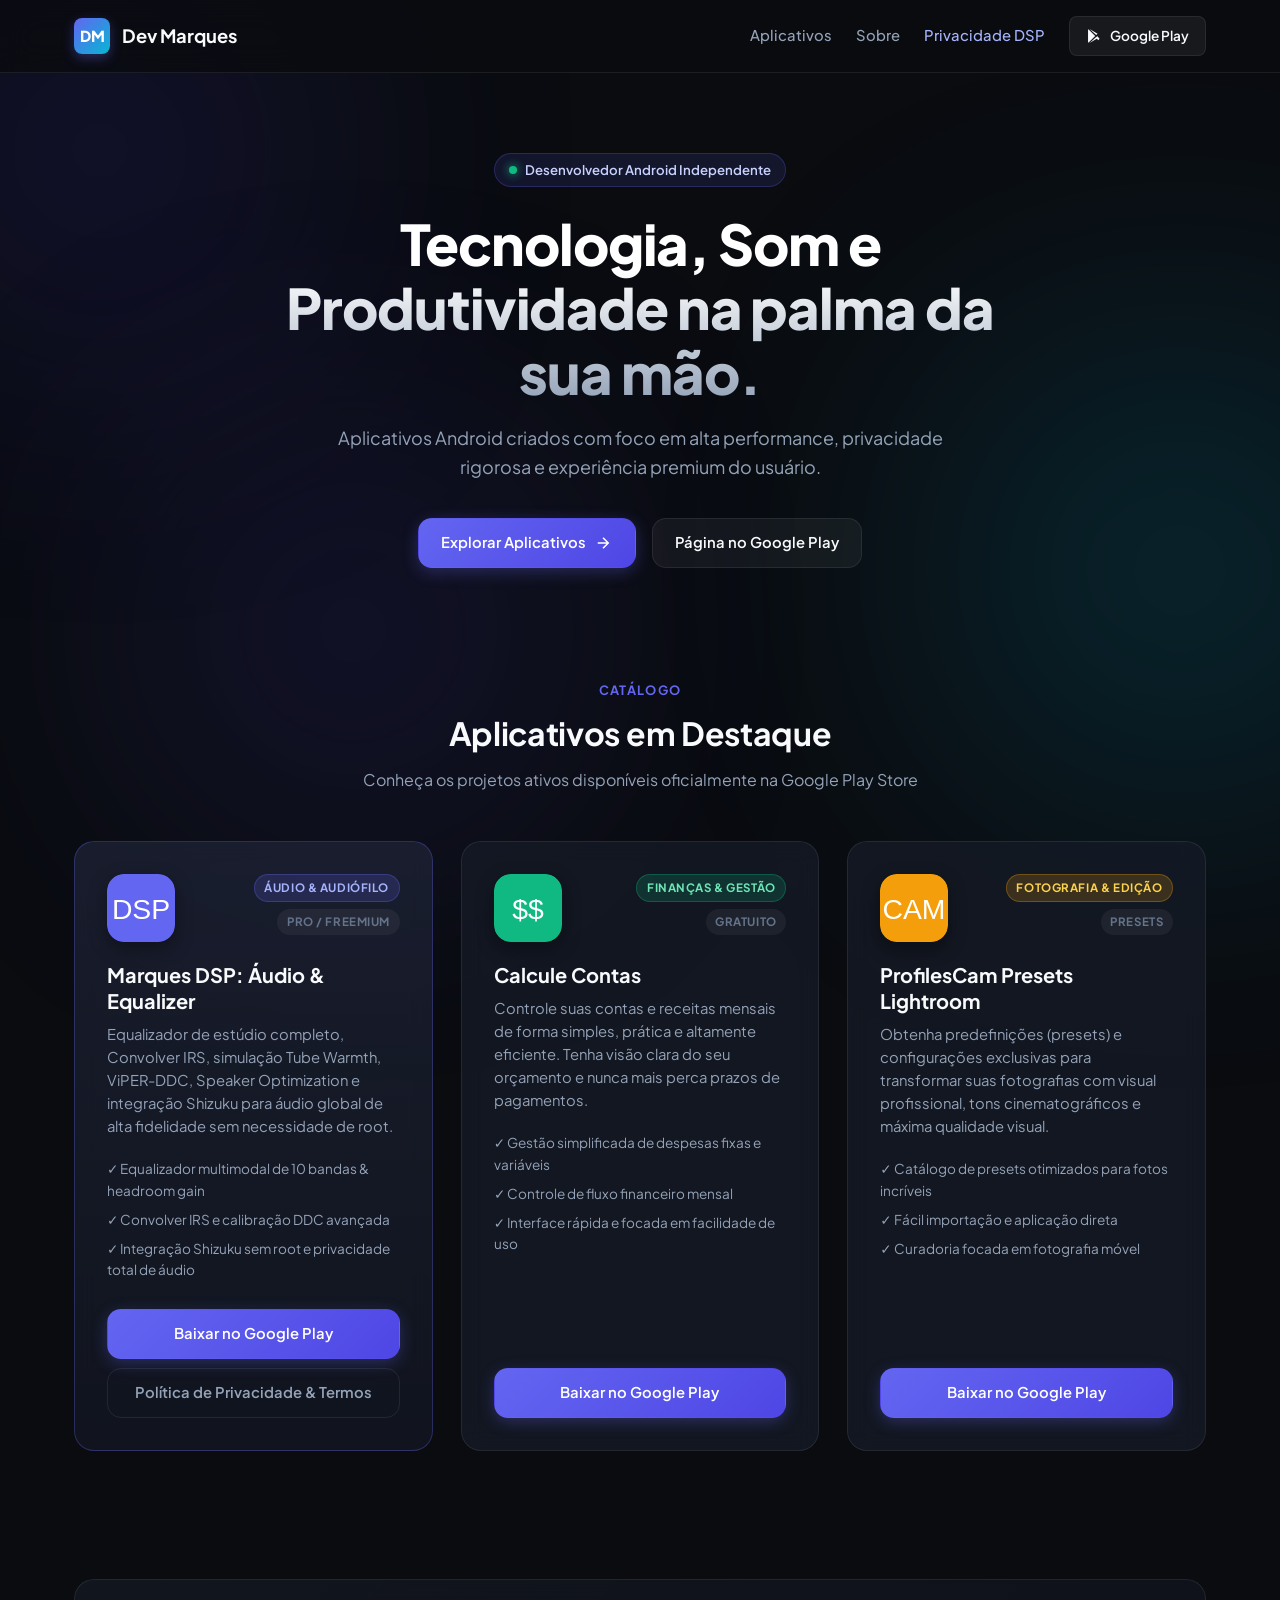
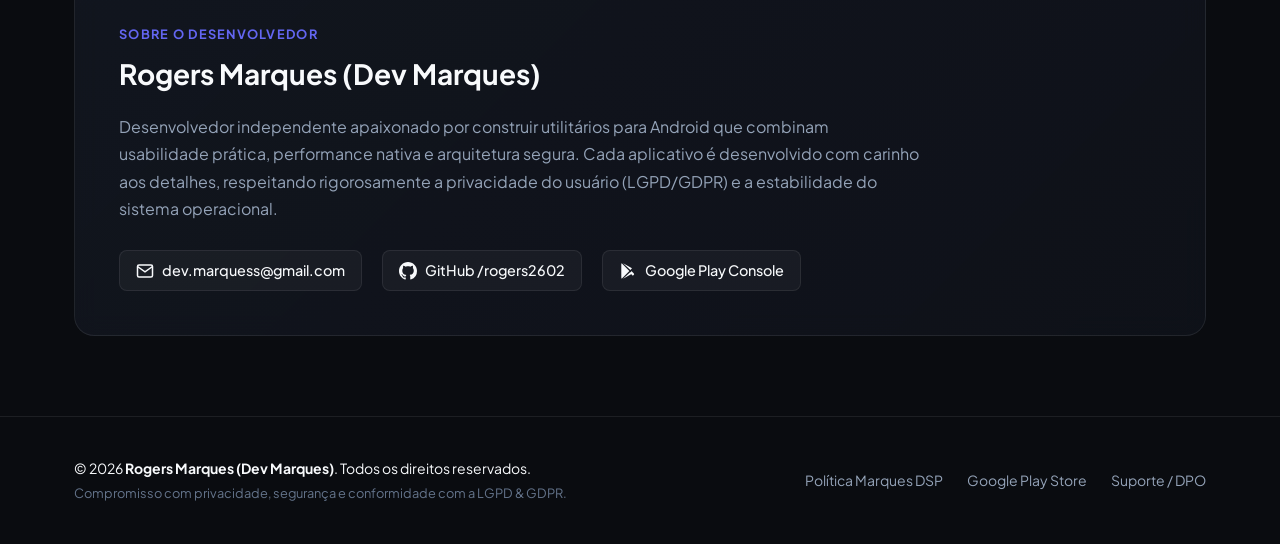
==== index.html @ e052bdfa "feat: site portfólio e página de política de privacidade para GitHub Pages" ====
<!DOCTYPE html>
<html lang="pt-BR">
<head>
  <meta charset="UTF-8">
  <meta name="viewport" content="width=device-width, initial-scale=1.0">
  <title>Dev Marques — Aplicativos Android & Políticas de Privacidade</title>
  <meta name="description" content="Portfólio oficial de aplicativos Android do desenvolvedor Rogers Marques (Dev Marques). Conheça Marques DSP, Calcule Contas, ProfilesCam e consulte as Políticas de Privacidade.">
  <link rel="preconnect" href="https://fonts.googleapis.com">
  <link rel="preconnect" href="https://fonts.gstatic.com" crossorigin>
  <link href="https://fonts.googleapis.com/css2?family=Plus+Jakarta+Sans:wght@400;500;600;700;800&family=JetBrains+Mono:wght@400;500&display=swap" rel="stylesheet">
  <link rel="stylesheet" href="assets/css/style.css">
</head>
<body>
  <!-- Background Glow Orbs -->
  <div class="glow-orb orb-1" aria-hidden="true"></div>
  <div class="glow-orb orb-2" aria-hidden="true"></div>
  <div class="glow-orb orb-3" aria-hidden="true"></div>

  <!-- Header / Navigation -->
  <header class="header">
    <div class="container header-container">
      <a href="index.html" class="logo" id="logo-link">
        <span class="logo-badge">DM</span>
        <span class="logo-text">Dev Marques</span>
      </a>
      <nav class="nav">
        <a href="#apps" class="nav-link">Aplicativos</a>
        <a href="#about" class="nav-link">Sobre</a>
        <a href="marques_dsp/" class="nav-link nav-highlight">Privacidade DSP</a>
        <a href="https://play.google.com/store/apps/dev?id=6060451121972008500&hl=pt_BR" target="_blank" rel="noopener noreferrer" class="btn btn-sm btn-play">
          <svg viewBox="0 0 24 24" width="16" height="16" fill="currentColor">
            <path d="M3.609 1.814L13.793 12 3.61 22.186c-.343-.377-.551-.884-.551-1.442V3.256c0-.558.208-1.065.55-1.442zM15.207 13.414l2.128 2.128-11.897 6.87 9.769-8.998zm0-2.828L5.438 1.588l11.897 6.87-2.128 2.128zm1.414 1.414l3.197 3.197c.502.502.502 1.316 0 1.818l-1.379 1.379-3.232-3.232 1.414-3.162z"/>
          </svg>
          Google Play
        </a>
      </nav>
    </div>
  </header>

  <!-- Hero Section -->
  <section class="hero">
    <div class="container hero-container">
      <div class="hero-badge">
        <span class="pulse-dot"></span> Desenvolvedor Android Independente
      </div>
      <h1 class="hero-title">
        Tecnologia, Som e Produtividade na palma da sua mão.
      </h1>
      <p class="hero-subtitle">
        Aplicativos Android criados com foco em alta performance, privacidade rigorosa e experiência premium do usuário.
      </p>
      <div class="hero-actions">
        <a href="#apps" class="btn btn-primary" id="btn-explore-apps">
          Explorar Aplicativos
          <svg width="18" height="18" viewBox="0 0 24 24" fill="none" stroke="currentColor" stroke-width="2"><path d="M5 12h14M12 5l7 7-7 7"/></svg>
        </a>
        <a href="https://play.google.com/store/apps/dev?id=6060451121972008500&hl=pt_BR" target="_blank" rel="noopener noreferrer" class="btn btn-secondary" id="btn-play-profile">
          Página no Google Play
        </a>
      </div>
    </div>
  </section>

  <!-- Apps Portfolio Section -->
  <section id="apps" class="apps-section">
    <div class="container">
      <div class="section-header">
        <span class="section-eyebrow">Catálogo</span>
        <h2 class="section-title">Aplicativos em Destaque</h2>
        <p class="section-subtitle">Conheça os projetos ativos disponíveis oficialmente na Google Play Store</p>
      </div>

      <div class="apps-grid">
        
        <!-- CARD 1: Marques DSP -->
        <article class="app-card featured-card" id="app-dsp">
          <div class="card-glow"></div>
          <div class="card-top">
            <img 
              src="https://play-lh.googleusercontent.com/8L1Cw-fKZcJvvmFwqWcjTEOPK6mGj7wmG-ubzs_RJiuvKwJ9qU6mKjYNVda5IfizpOsVsoz4AEicmIlKm4AOzpQ=s180-rw" 
              alt="Ícone do Marques DSP: Áudio & Equalizer" 
              class="app-icon"
              loading="lazy"
              onerror="this.src='data:image/svg+xml;utf8,<svg xmlns=\'http://www.w3.org/2000/svg\' width=\'80\' height=\'80\' viewBox=\'0 0 24 24\' fill=\'%236366f1\'><rect width=\'24\' height=\'24\' rx=\'6\'/><text x=\'50%\' y=\'55%\' dominant-baseline=\'middle\' text-anchor=\'middle\' fill=\'white\' font-size=\'10\' font-family=\'sans-serif\'>DSP</text></svg>'"
            >
            <div class="card-meta">
              <span class="badge badge-accent">Áudio & Audiófilo</span>
              <span class="badge badge-subtle">PRO / Freemium</span>
            </div>
          </div>
          <h3 class="app-title">Marques DSP: Áudio & Equalizer</h3>
          <p class="app-description">
            Equalizador de estúdio completo, Convolver IRS, simulação Tube Warmth, ViPER-DDC, Speaker Optimization e integração Shizuku para áudio global de alta fidelidade sem necessidade de root.
          </p>
          <ul class="app-features">
            <li>✓ Equalizador multimodal de 10 bandas & headroom gain</li>
            <li>✓ Convolver IRS e calibração DDC avançada</li>
            <li>✓ Integração Shizuku sem root e privacidade total de áudio</li>
          </ul>
          <div class="card-footer">
            <a href="https://play.google.com/store/apps/details?id=com.devmarques.dsp&hl=pt_BR" target="_blank" rel="noopener noreferrer" class="btn btn-primary btn-block" id="btn-dsp-store">
              Baixar no Google Play
            </a>
            <a href="marques_dsp/" class="btn btn-outline btn-block" id="btn-dsp-policy">
              Política de Privacidade & Termos
            </a>
          </div>
        </article>

        <!-- CARD 2: Calcule Contas -->
        <article class="app-card" id="app-calcbills">
          <div class="card-top">
            <img 
              src="https://play-lh.googleusercontent.com/Q21sfL48oOODYPrHyiBuuFQeKRGltB-o5ZhCU59kR9htiVb92cbNa4RkwBJNu--4Au-OEDTsR91ECfS2Q69O=s180-rw" 
              alt="Ícone do Calcule Contas" 
              class="app-icon"
              loading="lazy"
              onerror="this.src='data:image/svg+xml;utf8,<svg xmlns=\'http://www.w3.org/2000/svg\' width=\'80\' height=\'80\' viewBox=\'0 0 24 24\' fill=\'%2310b981\'><rect width=\'24\' height=\'24\' rx=\'6\'/><text x=\'50%\' y=\'55%\' dominant-baseline=\'middle\' text-anchor=\'middle\' fill=\'white\' font-size=\'10\' font-family=\'sans-serif\'>$$</text></svg>'"
            >
            <div class="card-meta">
              <span class="badge badge-success">Finanças & Gestão</span>
              <span class="badge badge-subtle">Gratuito</span>
            </div>
          </div>
          <h3 class="app-title">Calcule Contas</h3>
          <p class="app-description">
            Controle suas contas e receitas mensais de forma simples, prática e altamente eficiente. Tenha visão clara do seu orçamento e nunca mais perca prazos de pagamentos.
          </p>
          <ul class="app-features">
            <li>✓ Gestão simplificada de despesas fixas e variáveis</li>
            <li>✓ Controle de fluxo financeiro mensal</li>
            <li>✓ Interface rápida e focada em facilidade de uso</li>
          </ul>
          <div class="card-footer">
            <a href="https://play.google.com/store/apps/details?id=com.devmarques.calcbills.calculacontas&hl=pt_BR" target="_blank" rel="noopener noreferrer" class="btn btn-primary btn-block" id="btn-calcbills-store">
              Baixar no Google Play
            </a>
          </div>
        </article>

        <!-- CARD 3: ProfilesCam Presets Lightroom -->
        <article class="app-card" id="app-gcam">
          <div class="card-top">
            <img 
              src="https://play-lh.googleusercontent.com/HCl2sWAlfXPiSWWZxYXxqDtjst5ExXPN947KHVzt9CwkXf1n67byrVutXg6nZcB2unglXsju8BV-jq4uYeXAYQ=s180-rw" 
              alt="Ícone do ProfilesCam Presets Lightroom" 
              class="app-icon"
              loading="lazy"
              onerror="this.src='data:image/svg+xml;utf8,<svg xmlns=\'http://www.w3.org/2000/svg\' width=\'80\' height=\'80\' viewBox=\'0 0 24 24\' fill=\'%23f59e0b\'><rect width=\'24\' height=\'24\' rx=\'6\'/><text x=\'50%\' y=\'55%\' dominant-baseline=\'middle\' text-anchor=\'middle\' fill=\'white\' font-size=\'10\' font-family=\'sans-serif\'>CAM</text></svg>'"
            >
            <div class="card-meta">
              <span class="badge badge-warning">Fotografia & Edição</span>
              <span class="badge badge-subtle">Presets</span>
            </div>
          </div>
          <h3 class="app-title">ProfilesCam Presets Lightroom</h3>
          <p class="app-description">
            Obtenha predefinições (presets) e configurações exclusivas para transformar suas fotografias com visual profissional, tons cinematográficos e máxima qualidade visual.
          </p>
          <ul class="app-features">
            <li>✓ Catálogo de presets otimizados para fotos incríveis</li>
            <li>✓ Fácil importação e aplicação direta</li>
            <li>✓ Curadoria focada em fotografia móvel</li>
          </ul>
          <div class="card-footer">
            <a href="https://play.google.com/store/apps/details?id=gcamprofiles.devmarques.com.gcamprofiles&hl=pt_BR" target="_blank" rel="noopener noreferrer" class="btn btn-primary btn-block" id="btn-gcam-store">
              Baixar no Google Play
            </a>
          </div>
        </article>

      </div>
    </div>
  </section>

  <!-- About / Dev Section -->
  <section id="about" class="about-section">
    <div class="container">
      <div class="about-box">
        <div class="about-content">
          <span class="section-eyebrow">Sobre o Desenvolvedor</span>
          <h2 class="about-title">Rogers Marques (Dev Marques)</h2>
          <p class="about-text">
            Desenvolvedor independente apaixonado por construir utilitários para Android que combinam usabilidade prática, performance nativa e arquitetura segura. Cada aplicativo é desenvolvido com carinho aos detalhes, respeitando rigorosamente a privacidade do usuário (LGPD/GDPR) e a estabilidade do sistema operacional.
          </p>
          <div class="about-links">
            <a href="mailto:dev.marquess@gmail.com" class="about-link" id="contact-email">
              <svg width="18" height="18" viewBox="0 0 24 24" fill="none" stroke="currentColor" stroke-width="2"><path d="M4 4h16c1.1 0 2 .9 2 2v12c0 1.1-.9 2-2 2H4c-1.1 0-2-.9-2-2V6c0-1.1.9-2 2-2z"/><polyline points="22,6 12,13 2,6"/></svg>
              dev.marquess@gmail.com
            </a>
            <a href="https://github.com/rogers2602" target="_blank" rel="noopener noreferrer" class="about-link" id="contact-github">
              <svg width="18" height="18" viewBox="0 0 24 24" fill="currentColor"><path d="M12 0C5.37 0 0 5.37 0 12c0 5.31 3.435 9.795 8.205 11.385.6.105.825-.255.825-.57 0-.285-.015-1.23-.015-2.235-3.015.555-3.795-.735-4.035-1.41-.135-.345-.72-1.41-1.23-1.695-.42-.225-1.02-.78-.015-.795.945-.015 1.62.87 1.845 1.23 1.08 1.815 2.805 1.305 3.495.99.105-.78.42-1.305.765-1.605-2.67-.3-5.46-1.335-5.46-5.925 0-1.305.465-2.385 1.23-3.225-.12-.3-.54-1.53.12-3.18 0 0 1.005-.315 3.3 1.23.96-.27 1.98-.405 3-.405s2.04.135 3 .405c2.295-1.56 3.3-1.23 3.3-1.23.66 1.65.24 2.88.12 3.18.765.84 1.23 1.905 1.23 3.225 0 4.605-2.805 5.625-5.475 5.925.435.375.81 1.095.81 2.22 0 1.605-.015 2.895-.015 3.3 0 .315.225.69.825.57A12.02 12.02 0 0024 12c0-6.63-5.37-12-12-12z"/></svg>
              GitHub /rogers2602
            </a>
            <a href="https://play.google.com/store/apps/dev?id=6060451121972008500&hl=pt_BR" target="_blank" rel="noopener noreferrer" class="about-link" id="contact-playstore">
              <svg width="18" height="18" viewBox="0 0 24 24" fill="currentColor"><path d="M3.609 1.814L13.793 12 3.61 22.186c-.343-.377-.551-.884-.551-1.442V3.256c0-.558.208-1.065.55-1.442zM15.207 13.414l2.128 2.128-11.897 6.87 9.769-8.998zm0-2.828L5.438 1.588l11.897 6.87-2.128 2.128zm1.414 1.414l3.197 3.197c.502.502.502 1.316 0 1.818l-1.379 1.379-3.232-3.232 1.414-3.162z"/></svg>
              Google Play Console
            </a>
          </div>
        </div>
      </div>
    </div>
  </section>

  <!-- Footer -->
  <footer class="footer">
    <div class="container footer-container">
      <div class="footer-left">
        <p class="footer-copy">&copy; 2026 <strong>Rogers Marques (Dev Marques)</strong>. Todos os direitos reservados.</p>
        <p class="footer-sub">Compromisso com privacidade, segurança e conformidade com a LGPD & GDPR.</p>
      </div>
      <div class="footer-links">
        <a href="marques_dsp/" class="footer-link">Política Marques DSP</a>
        <a href="https://play.google.com/store/apps/dev?id=6060451121972008500&hl=pt_BR" target="_blank" rel="noopener noreferrer" class="footer-link">Google Play Store</a>
        <a href="mailto:dev.marquess@gmail.com" class="footer-link">Suporte / DPO</a>
      </div>
    </div>
  </footer>
</body>
</html>
---- assets/css/style.css ----
:root {
  --bg-primary: #0a0c10;
  --bg-secondary: #11141c;
  --bg-card: rgba(22, 27, 39, 0.75);
  --bg-card-hover: rgba(30, 37, 54, 0.85);
  --border-color: rgba(255, 255, 255, 0.08);
  --border-glow: rgba(99, 102, 241, 0.3);

  --text-primary: #f8fafc;
  --text-secondary: #94a3b8;
  --text-muted: #64748b;

  --accent-primary: #6366f1;
  --accent-primary-hover: #4f46e5;
  --accent-cyan: #06b6d4;
  --accent-emerald: #10b981;
  --accent-amber: #f59e0b;

  --font-sans: 'Plus Jakarta Sans', system-ui, -apple-system, BlinkMacSystemFont, 'Segoe UI', Roboto, sans-serif;
  --font-mono: 'JetBrains Mono', monospace;

  --radius-sm: 8px;
  --radius-md: 14px;
  --radius-lg: 20px;
  --radius-full: 9999px;

  --transition-fast: 0.2s cubic-bezier(0.16, 1, 0.3, 1);
  --transition-normal: 0.3s cubic-bezier(0.16, 1, 0.3, 1);
}

* {
  margin: 0;
  padding: 0;
  box-sizing: border-box;
}

html {
  scroll-behavior: smooth;
  font-size: 16px;
}

body {
  font-family: var(--font-sans);
  background-color: var(--bg-primary);
  color: var(--text-primary);
  line-height: 1.6;
  min-height: 100vh;
  position: relative;
  overflow-x: hidden;
  -webkit-font-smoothing: antialiased;
}

/* Background Ambient Glows */
.glow-orb {
  position: fixed;
  border-radius: 50%;
  filter: blur(140px);
  pointer-events: none;
  z-index: 0;
  opacity: 0.45;
}
.orb-1 {
  width: 500px;
  height: 500px;
  background: radial-gradient(circle, #4338ca, transparent 70%);
  top: -100px;
  left: -150px;
}
.orb-2 {
  width: 600px;
  height: 600px;
  background: radial-gradient(circle, #0891b2, transparent 70%);
  top: 30%;
  right: -200px;
}
.orb-3 {
  width: 450px;
  height: 450px;
  background: radial-gradient(circle, #4f46e5, transparent 70%);
  bottom: 5%;
  left: 10%;
}

.container {
  width: 100%;
  max-width: 1180px;
  margin: 0 auto;
  padding: 0 1.5rem;
  position: relative;
  z-index: 1;
}

/* Header */
.header {
  position: sticky;
  top: 0;
  z-index: 100;
  backdrop-filter: blur(16px);
  -webkit-backdrop-filter: blur(16px);
  background: rgba(10, 12, 16, 0.8);
  border-bottom: 1px solid var(--border-color);
  padding: 1rem 0;
}
.header-container {
  display: flex;
  align-items: center;
  justify-content: space-between;
}
.logo {
  display: flex;
  align-items: center;
  gap: 0.75rem;
  text-decoration: none;
  color: var(--text-primary);
  font-weight: 700;
  font-size: 1.15rem;
  transition: transform var(--transition-fast);
}
.logo:hover {
  transform: translateY(-1px);
}
.logo-badge {
  display: inline-flex;
  align-items: center;
  justify-content: center;
  width: 36px;
  height: 36px;
  background: linear-gradient(135deg, var(--accent-primary), var(--accent-cyan));
  color: white;
  border-radius: var(--radius-sm);
  font-weight: 800;
  font-size: 0.95rem;
  box-shadow: 0 4px 12px rgba(99, 102, 241, 0.35);
}

.nav {
  display: flex;
  align-items: center;
  gap: 1.5rem;
}
.nav-link {
  color: var(--text-secondary);
  text-decoration: none;
  font-size: 0.925rem;
  font-weight: 500;
  transition: color var(--transition-fast);
}
.nav-link:hover {
  color: var(--text-primary);
}
.nav-highlight {
  color: #a5b4fc;
}
.nav-highlight:hover {
  color: #c7d2fe;
}

/* Buttons */
.btn {
  display: inline-flex;
  align-items: center;
  justify-content: center;
  gap: 0.5rem;
  padding: 0.75rem 1.4rem;
  font-size: 0.925rem;
  font-weight: 600;
  border-radius: var(--radius-md);
  text-decoration: none;
  transition: all var(--transition-fast);
  cursor: pointer;
  border: 1px solid transparent;
}
.btn-sm {
  padding: 0.5rem 1rem;
  font-size: 0.85rem;
  border-radius: var(--radius-sm);
}
.btn-primary {
  background: linear-gradient(135deg, var(--accent-primary), #4f46e5);
  color: #ffffff;
  box-shadow: 0 4px 16px rgba(99, 102, 241, 0.3);
}
.btn-primary:hover {
  background: linear-gradient(135deg, #4f46e5, #4338ca);
  transform: translateY(-2px);
  box-shadow: 0 6px 20px rgba(99, 102, 241, 0.45);
}
.btn-secondary {
  background: rgba(255, 255, 255, 0.05);
  color: var(--text-primary);
  border-color: var(--border-color);
}
.btn-secondary:hover {
  background: rgba(255, 255, 255, 0.1);
  transform: translateY(-2px);
}
.btn-outline {
  background: transparent;
  color: var(--text-secondary);
  border-color: var(--border-color);
}
.btn-outline:hover {
  background: rgba(255, 255, 255, 0.04);
  color: var(--text-primary);
  border-color: rgba(255, 255, 255, 0.2);
}
.btn-play {
  background: rgba(255, 255, 255, 0.06);
  color: var(--text-primary);
  border: 1px solid var(--border-color);
}
.btn-play:hover {
  background: rgba(255, 255, 255, 0.12);
  border-color: rgba(255, 255, 255, 0.2);
}
.btn-block {
  width: 100%;
}

/* Hero Section */
.hero {
  padding: 5rem 0 3.5rem;
  text-align: center;
}
.hero-container {
  max-width: 820px;
}
.hero-badge {
  display: inline-flex;
  align-items: center;
  gap: 0.5rem;
  background: rgba(99, 102, 241, 0.12);
  border: 1px solid rgba(99, 102, 241, 0.25);
  color: #c7d2fe;
  padding: 0.35rem 0.9rem;
  border-radius: var(--radius-full);
  font-size: 0.825rem;
  font-weight: 600;
  margin-bottom: 1.5rem;
}
.pulse-dot {
  width: 8px;
  height: 8px;
  border-radius: 50%;
  background-color: var(--accent-emerald);
  box-shadow: 0 0 10px var(--accent-emerald);
  animation: pulse 2s infinite;
}
@keyframes pulse {
  0%, 100% { opacity: 1; transform: scale(1); }
  50% { opacity: 0.5; transform: scale(0.85); }
}
.hero-title {
  font-size: clamp(2.2rem, 5vw, 3.5rem);
  font-weight: 800;
  line-height: 1.15;
  letter-spacing: -0.02em;
  margin-bottom: 1.25rem;
  background: linear-gradient(180deg, #ffffff 30%, #94a3b8 100%);
  -webkit-background-clip: text;
  -webkit-text-fill-color: transparent;
}
.hero-subtitle {
  font-size: 1.125rem;
  color: var(--text-secondary);
  max-width: 640px;
  margin: 0 auto 2.25rem;
}
.hero-actions {
  display: flex;
  align-items: center;
  justify-content: center;
  gap: 1rem;
  flex-wrap: wrap;
}

/* Sections */
.section-header {
  text-align: center;
  margin-bottom: 3rem;
}
.section-eyebrow {
  display: block;
  font-size: 0.8rem;
  font-weight: 700;
  text-transform: uppercase;
  letter-spacing: 0.1em;
  color: var(--accent-primary);
  margin-bottom: 0.5rem;
}
.section-title {
  font-size: 2rem;
  font-weight: 700;
  letter-spacing: -0.01em;
}
.section-subtitle {
  color: var(--text-secondary);
  font-size: 1rem;
  margin-top: 0.5rem;
}

/* Apps Grid */
.apps-section {
  padding: 3.5rem 0 5rem;
}
.apps-grid {
  display: grid;
  grid-template-columns: repeat(auto-fit, minmax(320px, 1fr));
  gap: 1.75rem;
}
.app-card {
  background: var(--bg-card);
  border: 1px solid var(--border-color);
  border-radius: var(--radius-lg);
  padding: 2rem;
  backdrop-filter: blur(12px);
  -webkit-backdrop-filter: blur(12px);
  display: flex;
  flex-direction: column;
  position: relative;
  transition: transform var(--transition-normal), border-color var(--transition-normal), box-shadow var(--transition-normal);
}
.app-card:hover {
  transform: translateY(-6px);
  border-color: rgba(255, 255, 255, 0.16);
  box-shadow: 0 16px 36px rgba(0, 0, 0, 0.45);
}
.featured-card {
  border-color: rgba(99, 102, 241, 0.3);
  background: linear-gradient(180deg, rgba(30, 35, 54, 0.75) 0%, rgba(18, 22, 33, 0.85) 100%);
}
.featured-card:hover {
  border-color: rgba(99, 102, 241, 0.6);
  box-shadow: 0 16px 40px rgba(99, 102, 241, 0.2);
}

.card-top {
  display: flex;
  align-items: flex-start;
  justify-content: space-between;
  margin-bottom: 1.25rem;
}
.app-icon {
  width: 68px;
  height: 68px;
  border-radius: 16px;
  box-shadow: 0 6px 18px rgba(0, 0, 0, 0.35);
  object-fit: cover;
  background: var(--bg-secondary);
}
.card-meta {
  display: flex;
  flex-direction: column;
  align-items: flex-end;
  gap: 0.4rem;
}
.badge {
  font-size: 0.72rem;
  font-weight: 700;
  text-transform: uppercase;
  letter-spacing: 0.05em;
  padding: 0.25rem 0.6rem;
  border-radius: var(--radius-full);
}
.badge-accent {
  background: rgba(99, 102, 241, 0.18);
  color: #a5b4fc;
  border: 1px solid rgba(99, 102, 241, 0.3);
}
.badge-success {
  background: rgba(16, 185, 129, 0.18);
  color: #6ee7b7;
  border: 1px solid rgba(16, 185, 129, 0.3);
}
.badge-warning {
  background: rgba(245, 158, 11, 0.18);
  color: #fcd34d;
  border: 1px solid rgba(245, 158, 11, 0.3);
}
.badge-subtle {
  background: rgba(255, 255, 255, 0.05);
  color: var(--text-muted);
}

.app-title {
  font-size: 1.25rem;
  font-weight: 700;
  margin-bottom: 0.6rem;
  line-height: 1.3;
}
.app-description {
  color: var(--text-secondary);
  font-size: 0.925rem;
  line-height: 1.55;
  margin-bottom: 1.25rem;
}
.app-features {
  list-style: none;
  font-size: 0.85rem;
  color: var(--text-secondary);
  display: flex;
  flex-direction: column;
  gap: 0.45rem;
  margin-bottom: 1.75rem;
}
.app-features li {
  display: flex;
  align-items: center;
  gap: 0.4rem;
}

.card-footer {
  margin-top: auto;
  display: flex;
  flex-direction: column;
  gap: 0.6rem;
}

/* About Box */
.about-section {
  padding: 3rem 0 5rem;
}
.about-box {
  background: linear-gradient(135deg, rgba(20, 24, 34, 0.8), rgba(15, 18, 26, 0.9));
  border: 1px solid var(--border-color);
  border-radius: var(--radius-lg);
  padding: 2.75rem;
  backdrop-filter: blur(12px);
}
.about-title {
  font-size: 1.75rem;
  font-weight: 700;
  margin: 0.4rem 0 1rem;
}
.about-text {
  color: var(--text-secondary);
  font-size: 1rem;
  line-height: 1.7;
  max-width: 800px;
  margin-bottom: 1.75rem;
}
.about-links {
  display: flex;
  flex-wrap: wrap;
  gap: 1.25rem;
}
.about-link {
  display: inline-flex;
  align-items: center;
  gap: 0.5rem;
  color: var(--text-primary);
  text-decoration: none;
  font-size: 0.9rem;
  font-weight: 500;
  background: rgba(255, 255, 255, 0.04);
  padding: 0.5rem 1rem;
  border-radius: var(--radius-sm);
  border: 1px solid var(--border-color);
  transition: all var(--transition-fast);
}
.about-link:hover {
  background: rgba(255, 255, 255, 0.08);
  border-color: rgba(255, 255, 255, 0.2);
  transform: translateY(-2px);
}

/* Footer */
.footer {
  border-top: 1px solid var(--border-color);
  padding: 2.5rem 0;
  background: rgba(10, 12, 16, 0.95);
  font-size: 0.875rem;
}
.footer-container {
  display: flex;
  align-items: center;
  justify-content: space-between;
  flex-wrap: wrap;
  gap: 1.5rem;
}
.footer-left {
  display: flex;
  flex-direction: column;
  gap: 0.25rem;
}
.footer-copy {
  color: var(--text-primary);
}
.footer-sub {
  color: var(--text-muted);
  font-size: 0.8rem;
}
.footer-links {
  display: flex;
  gap: 1.5rem;
}
.footer-link {
  color: var(--text-secondary);
  text-decoration: none;
  transition: color var(--transition-fast);
}
.footer-link:hover {
  color: var(--text-primary);
}

/* Responsive */
@media (max-width: 768px) {
  .nav {
    display: none;
  }
  .hero {
    padding: 3.5rem 0 2.5rem;
  }
  .about-box {
    padding: 1.75rem;
  }
  .footer-container {
    flex-direction: column;
    text-align: center;
    align-items: center;
  }
  .footer-links {
    flex-wrap: wrap;
    justify-content: center;
  }
}
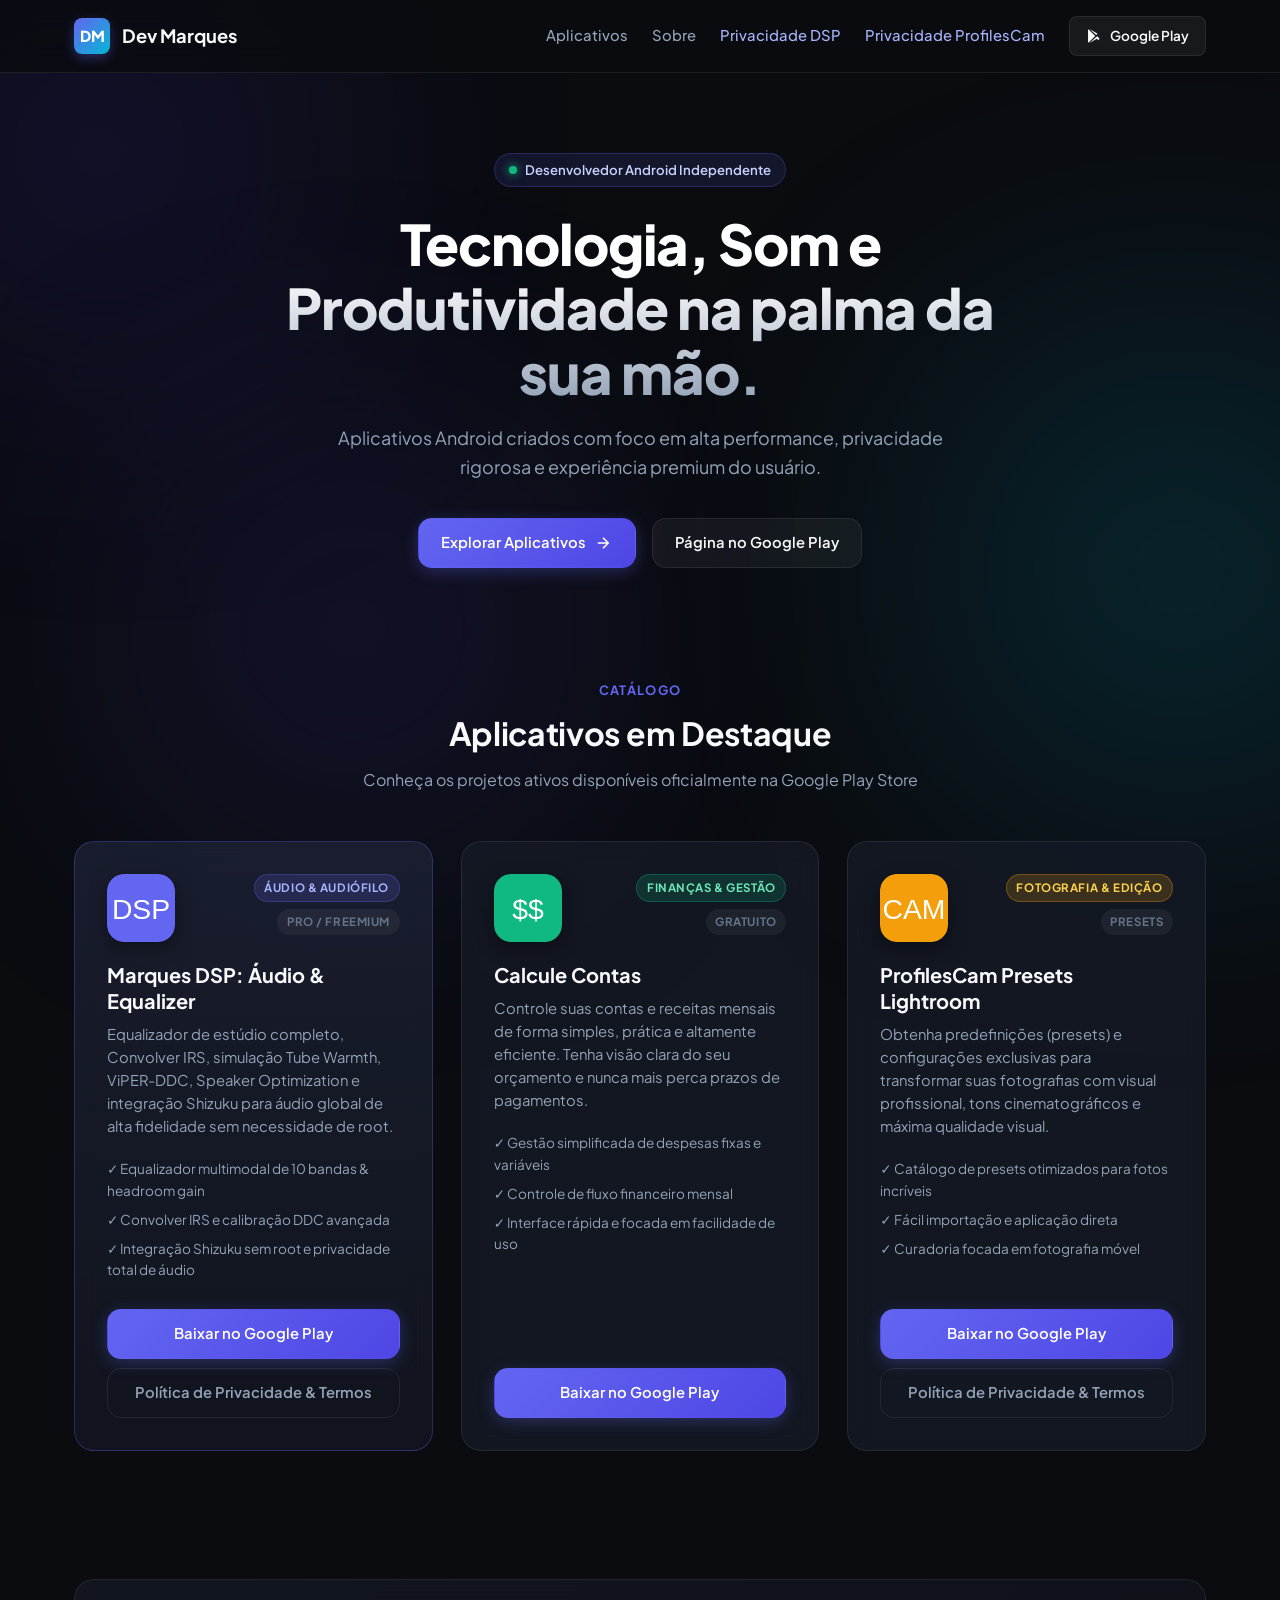
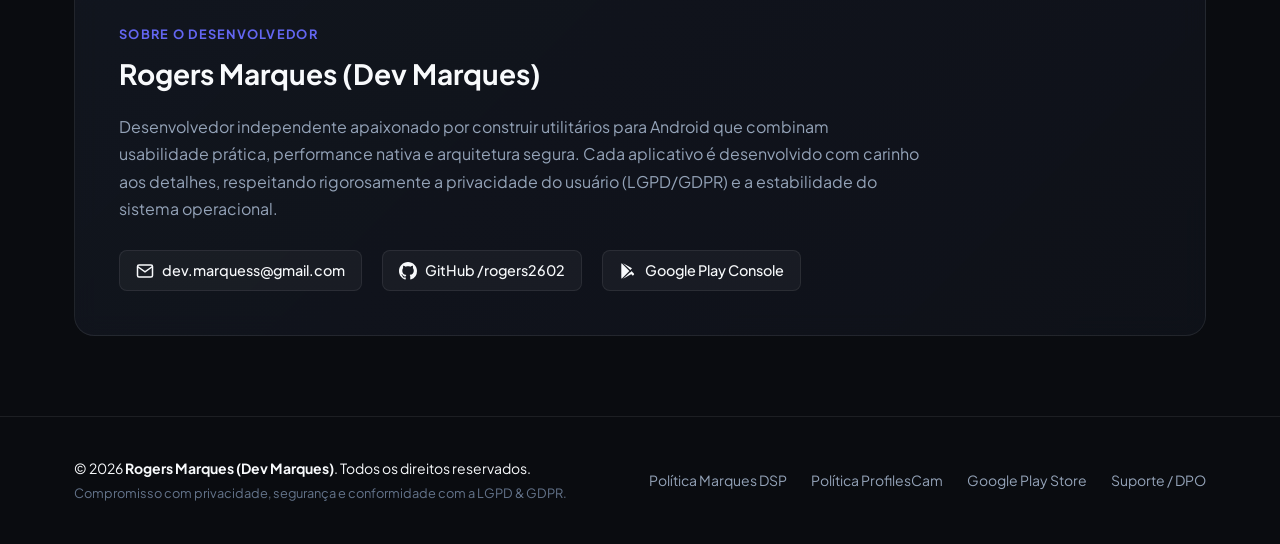
==== commit 5fac7f63: "feat: adicionar página web estilizada para termos e política de privacidade do ProfilesCam" ====
--- a/index.html
+++ b/index.html
@@ -27,6 +27,7 @@
         <a href="#apps" class="nav-link">Aplicativos</a>
         <a href="#about" class="nav-link">Sobre</a>
         <a href="marques_dsp/" class="nav-link nav-highlight">Privacidade DSP</a>
+        <a href="profiles_cam/" class="nav-link nav-highlight">Privacidade ProfilesCam</a>
         <a href="https://play.google.com/store/apps/dev?id=6060451121972008500&hl=pt_BR" target="_blank" rel="noopener noreferrer" class="btn btn-sm btn-play">
           <svg viewBox="0 0 24 24" width="16" height="16" fill="currentColor">
             <path d="M3.609 1.814L13.793 12 3.61 22.186c-.343-.377-.551-.884-.551-1.442V3.256c0-.558.208-1.065.55-1.442zM15.207 13.414l2.128 2.128-11.897 6.87 9.769-8.998zm0-2.828L5.438 1.588l11.897 6.87-2.128 2.128zm1.414 1.414l3.197 3.197c.502.502.502 1.316 0 1.818l-1.379 1.379-3.232-3.232 1.414-3.162z"/>
@@ -166,6 +167,9 @@
             <a href="https://play.google.com/store/apps/details?id=gcamprofiles.devmarques.com.gcamprofiles&hl=pt_BR" target="_blank" rel="noopener noreferrer" class="btn btn-primary btn-block" id="btn-gcam-store">
               Baixar no Google Play
             </a>
+            <a href="profiles_cam/" class="btn btn-outline btn-block" id="btn-gcam-policy">
+              Política de Privacidade & Termos
+            </a>
           </div>
         </article>
 
@@ -211,6 +215,7 @@
       </div>
       <div class="footer-links">
         <a href="marques_dsp/" class="footer-link">Política Marques DSP</a>
+        <a href="profiles_cam/" class="footer-link">Política ProfilesCam</a>
         <a href="https://play.google.com/store/apps/dev?id=6060451121972008500&hl=pt_BR" target="_blank" rel="noopener noreferrer" class="footer-link">Google Play Store</a>
         <a href="mailto:dev.marquess@gmail.com" class="footer-link">Suporte / DPO</a>
       </div>
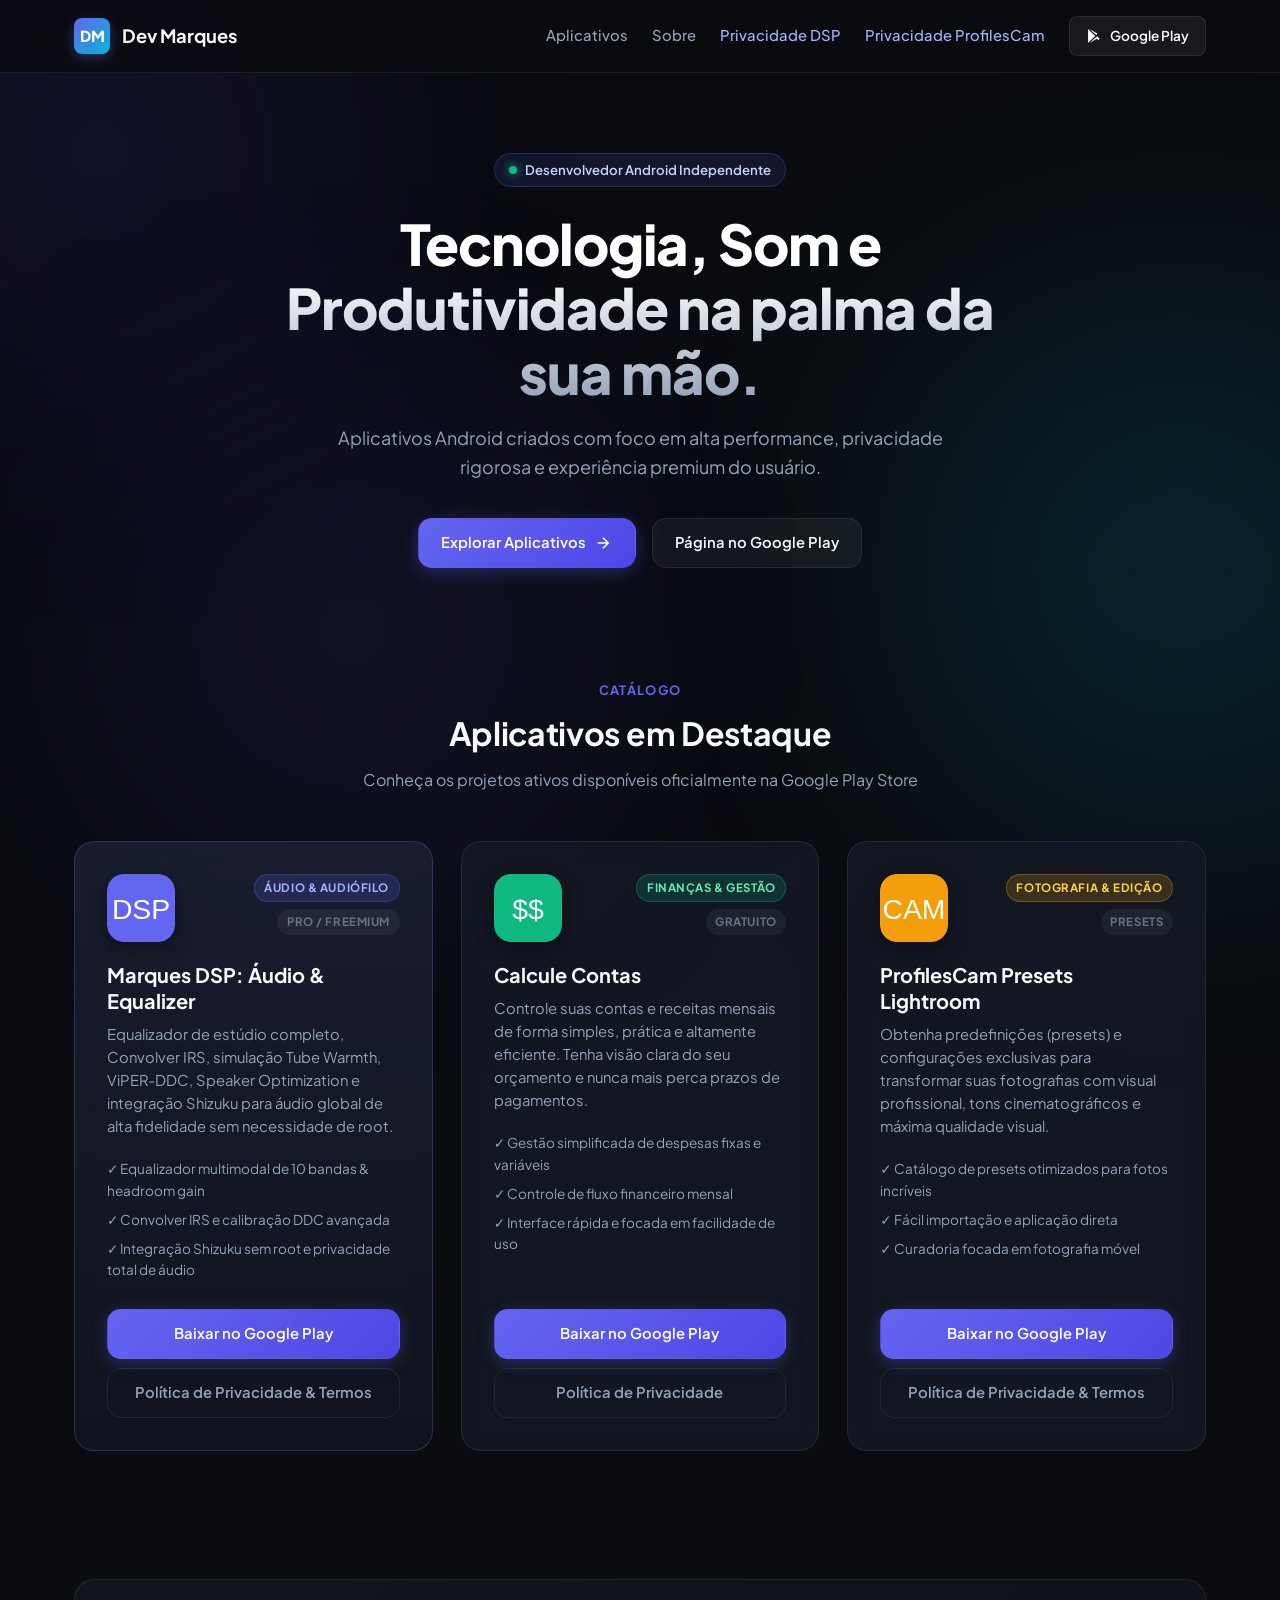
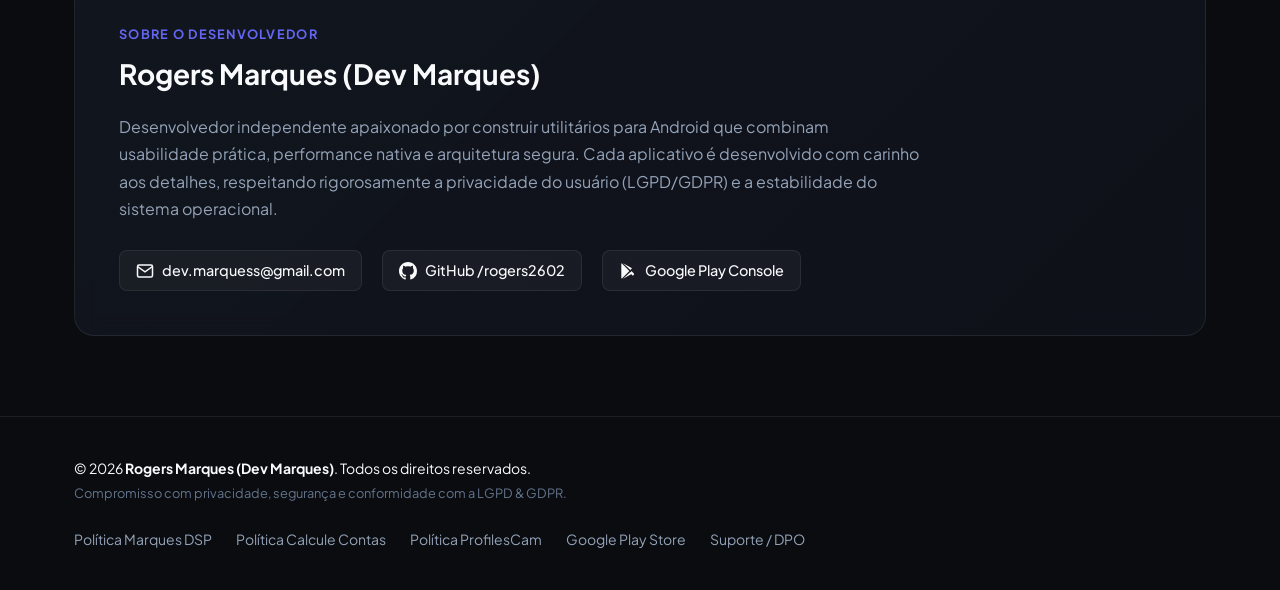
==== commit 3945011e: "feat: adicionar página de política de privacidade do Calcule Contas e links nos cards" ====
--- a/index.html
+++ b/index.html
@@ -136,6 +136,9 @@
             <a href="https://play.google.com/store/apps/details?id=com.devmarques.calcbills.calculacontas&hl=pt_BR" target="_blank" rel="noopener noreferrer" class="btn btn-primary btn-block" id="btn-calcbills-store">
               Baixar no Google Play
             </a>
+            <a href="calcula_contas/" class="btn btn-outline btn-block" id="btn-calcbills-policy">
+              Política de Privacidade
+            </a>
           </div>
         </article>
 
@@ -215,6 +218,7 @@
       </div>
       <div class="footer-links">
         <a href="marques_dsp/" class="footer-link">Política Marques DSP</a>
+        <a href="calcula_contas/" class="footer-link">Política Calcule Contas</a>
         <a href="profiles_cam/" class="footer-link">Política ProfilesCam</a>
         <a href="https://play.google.com/store/apps/dev?id=6060451121972008500&hl=pt_BR" target="_blank" rel="noopener noreferrer" class="footer-link">Google Play Store</a>
         <a href="mailto:dev.marquess@gmail.com" class="footer-link">Suporte / DPO</a>
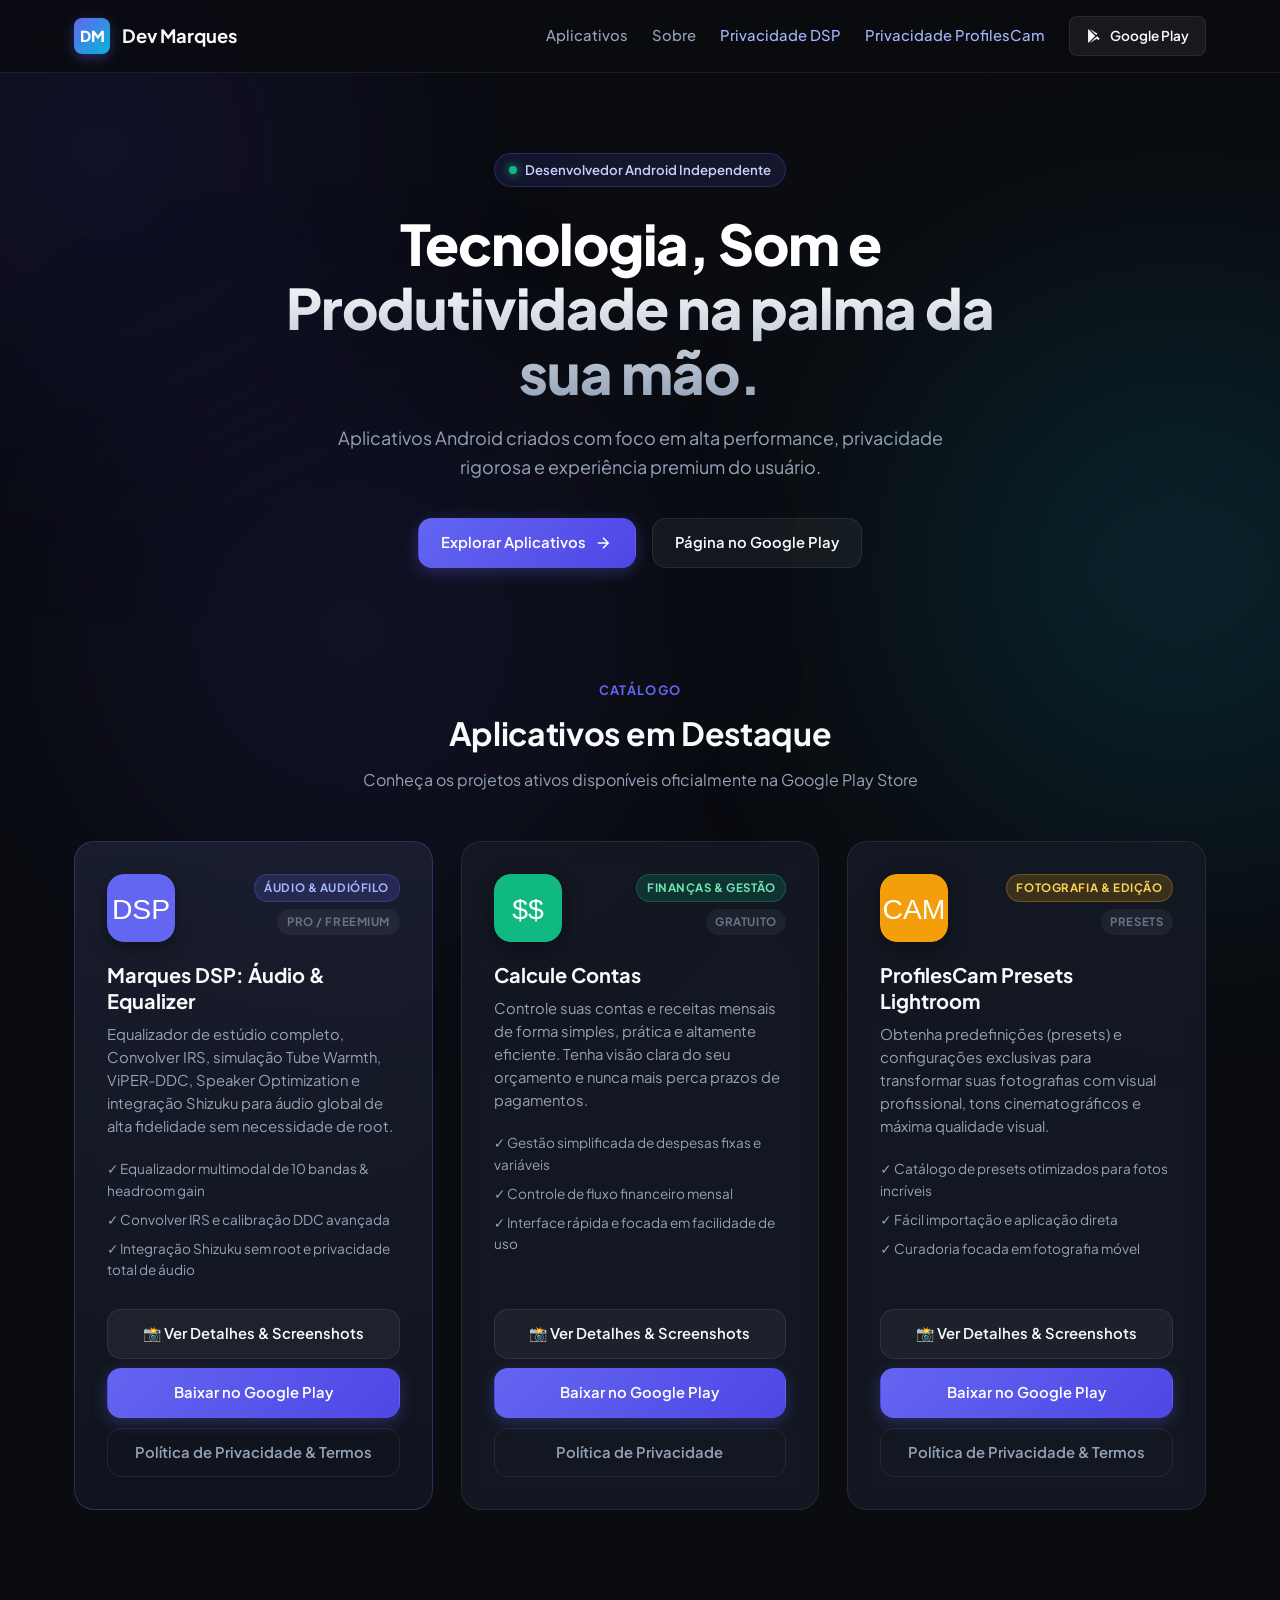
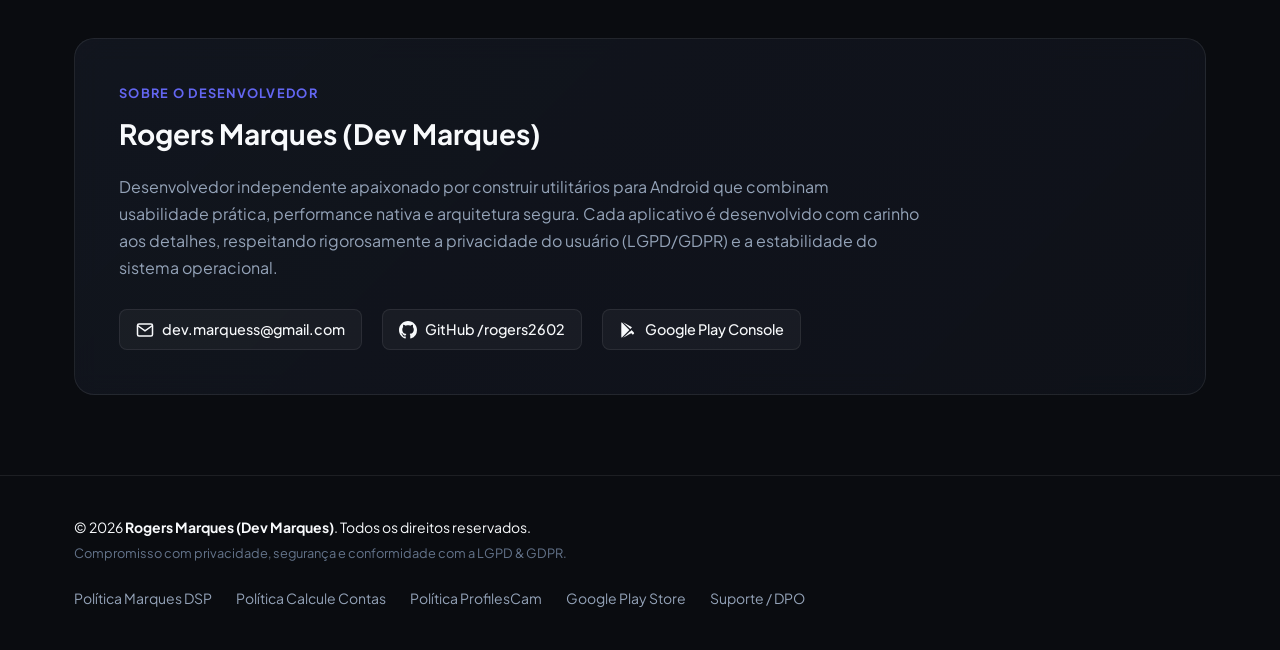
==== commit 4243a0a2: "feat: adicionar páginas individuais dos apps com galeria de screenshots da Play Store e descrição co" ====
--- a/index.html
+++ b/index.html
@@ -99,6 +99,9 @@
             <li>✓ Integração Shizuku sem root e privacidade total de áudio</li>
           </ul>
           <div class="card-footer">
+            <a href="dsp.html" class="btn btn-secondary btn-block" id="btn-dsp-details">
+              📸 Ver Detalhes & Screenshots
+            </a>
             <a href="https://play.google.com/store/apps/details?id=com.devmarques.dsp&hl=pt_BR" target="_blank" rel="noopener noreferrer" class="btn btn-primary btn-block" id="btn-dsp-store">
               Baixar no Google Play
             </a>
@@ -133,6 +136,9 @@
             <li>✓ Interface rápida e focada em facilidade de uso</li>
           </ul>
           <div class="card-footer">
+            <a href="calcula_contas_app.html" class="btn btn-secondary btn-block" id="btn-calcbills-details">
+              📸 Ver Detalhes & Screenshots
+            </a>
             <a href="https://play.google.com/store/apps/details?id=com.devmarques.calcbills.calculacontas&hl=pt_BR" target="_blank" rel="noopener noreferrer" class="btn btn-primary btn-block" id="btn-calcbills-store">
               Baixar no Google Play
             </a>
@@ -167,6 +173,9 @@
             <li>✓ Curadoria focada em fotografia móvel</li>
           </ul>
           <div class="card-footer">
+            <a href="profiles_cam_app.html" class="btn btn-secondary btn-block" id="btn-gcam-details">
+              📸 Ver Detalhes & Screenshots
+            </a>
             <a href="https://play.google.com/store/apps/details?id=gcamprofiles.devmarques.com.gcamprofiles&hl=pt_BR" target="_blank" rel="noopener noreferrer" class="btn btn-primary btn-block" id="btn-gcam-store">
               Baixar no Google Play
             </a>
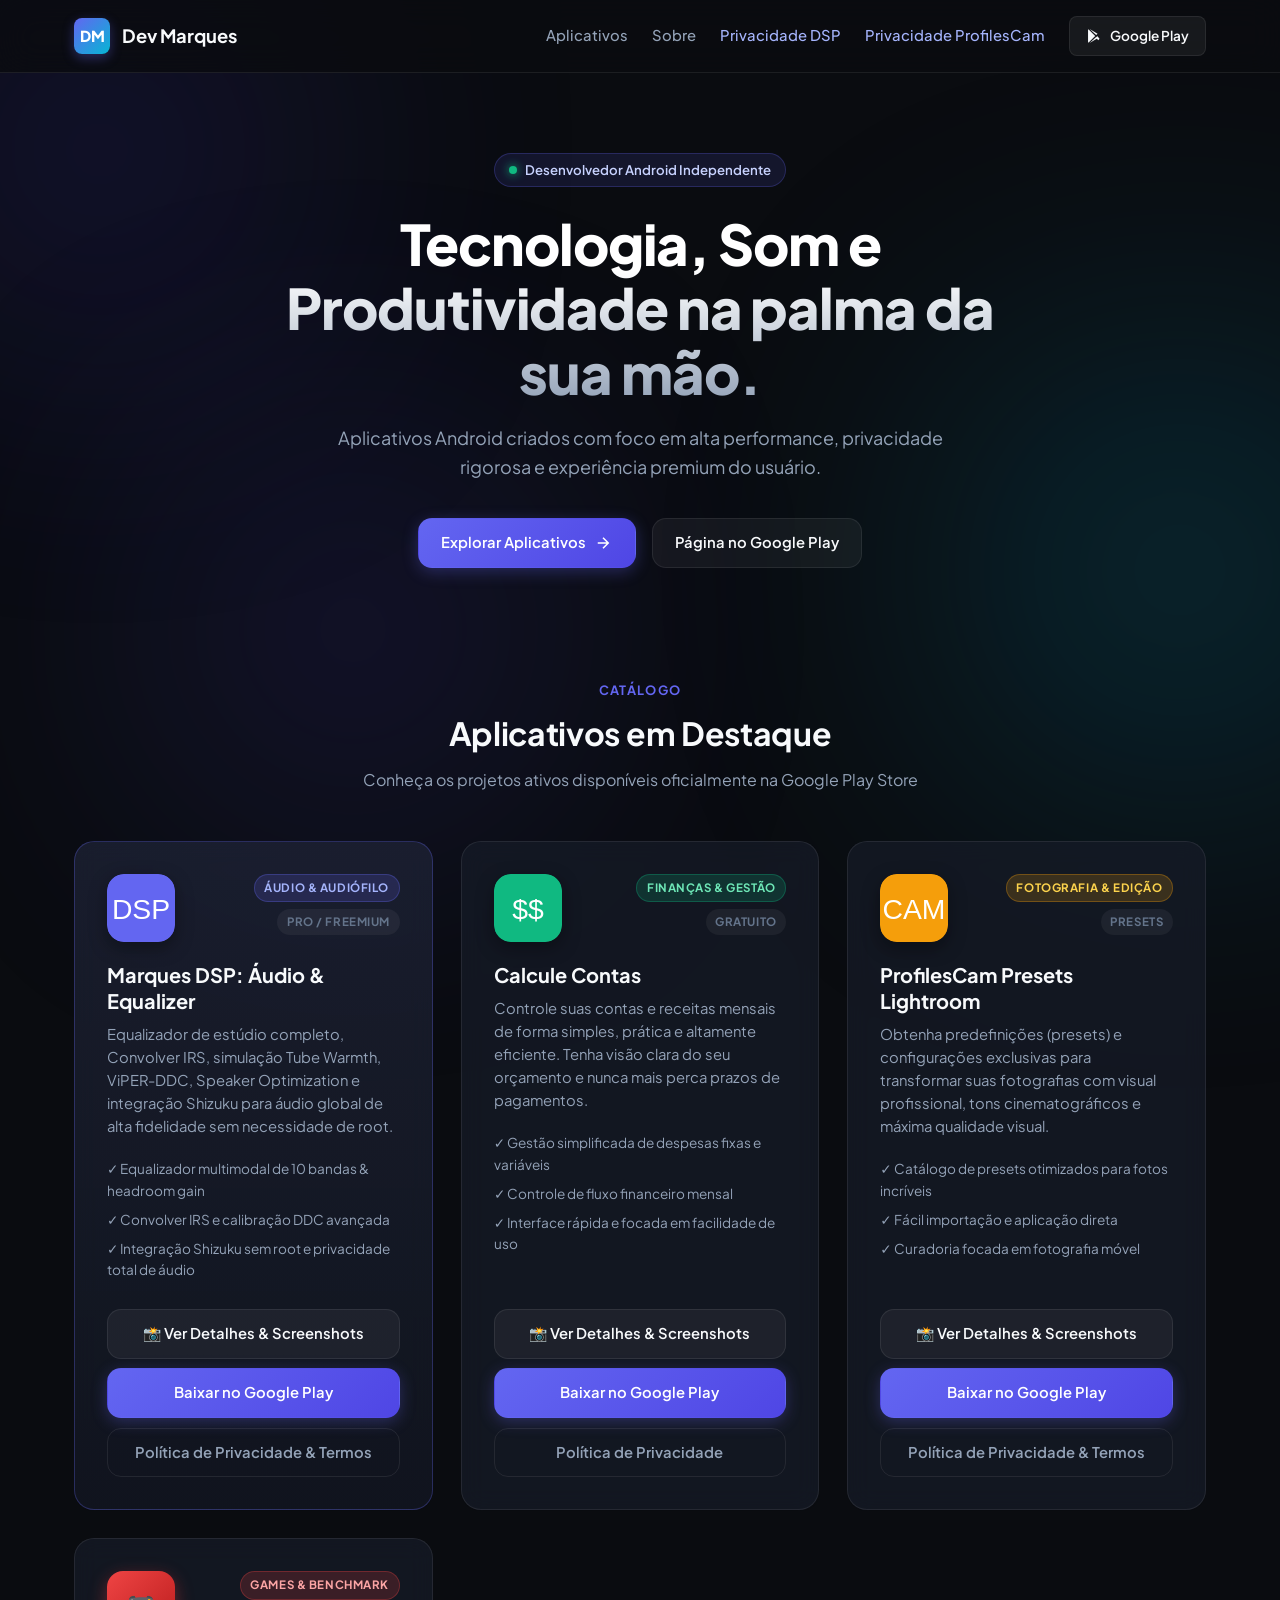
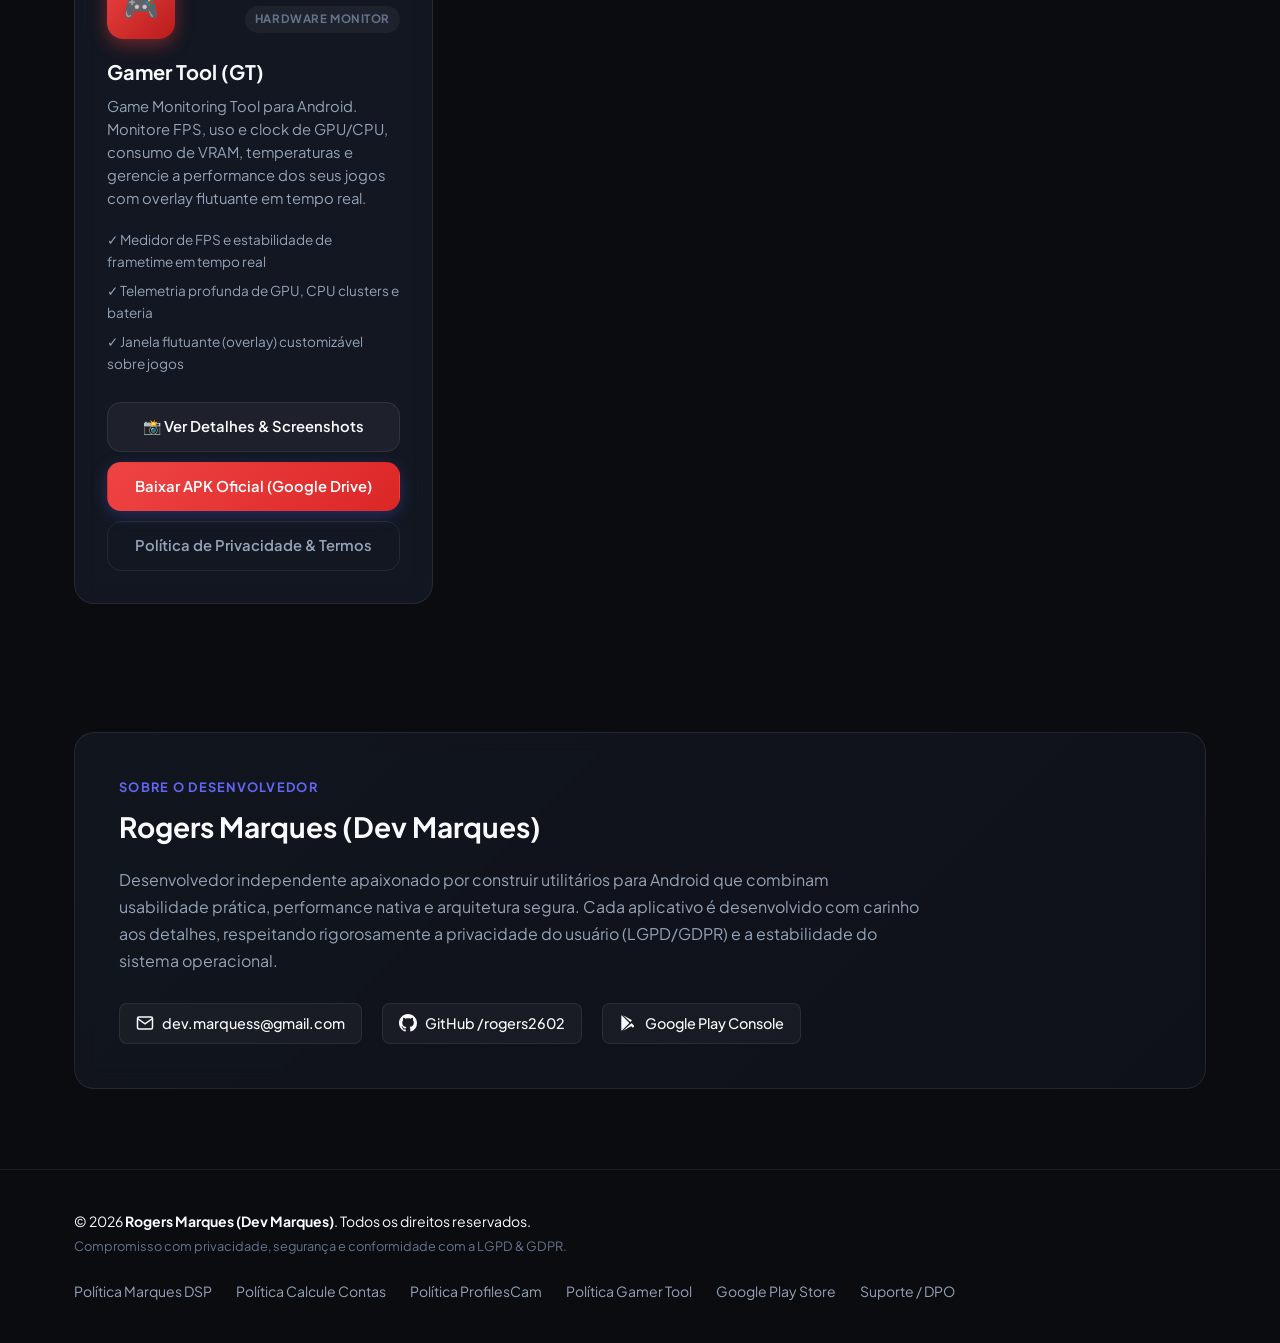
==== commit 80ad6988: "feat: adicionar Gamer Tool (GT) com página de showcase, galeria de fotos da pasta gmt e política de " ====
--- a/index.html
+++ b/index.html
@@ -185,6 +185,39 @@
           </div>
         </article>
 
+        <!-- CARD 4: Gamer Tool (GT) -->
+        <article class="app-card" id="app-gmt">
+          <div class="card-top">
+            <div class="logo-badge" style="width: 68px; height: 68px; border-radius: 16px; font-size: 1.8rem; background: linear-gradient(135deg, #ef4444, #b91c1c); box-shadow: 0 6px 18px rgba(239, 68, 68, 0.4);">
+              🎮
+            </div>
+            <div class="card-meta">
+              <span class="badge" style="background: rgba(239, 68, 68, 0.18); color: #fca5a5; border: 1px solid rgba(239, 68, 68, 0.3);">Games & Benchmark</span>
+              <span class="badge badge-subtle">Hardware Monitor</span>
+            </div>
+          </div>
+          <h3 class="app-title">Gamer Tool (GT)</h3>
+          <p class="app-description">
+            Game Monitoring Tool para Android. Monitore FPS, uso e clock de GPU/CPU, consumo de VRAM, temperaturas e gerencie a performance dos seus jogos com overlay flutuante em tempo real.
+          </p>
+          <ul class="app-features">
+            <li>✓ Medidor de FPS e estabilidade de frametime em tempo real</li>
+            <li>✓ Telemetria profunda de GPU, CPU clusters e bateria</li>
+            <li>✓ Janela flutuante (overlay) customizável sobre jogos</li>
+          </ul>
+          <div class="card-footer">
+            <a href="gmt_app.html" class="btn btn-secondary btn-block" id="btn-gmt-details">
+              📸 Ver Detalhes & Screenshots
+            </a>
+            <a href="https://drive.google.com/drive/folders/1izFjGVMGBfOn87sw9E8xflJwtyek241Y" target="_blank" rel="noopener noreferrer" class="btn btn-primary btn-block" id="btn-gmt-drive" style="background: linear-gradient(135deg, #ef4444, #dc2626);">
+              Baixar APK Oficial (Google Drive)
+            </a>
+            <a href="gmt_policy/" class="btn btn-outline btn-block" id="btn-gmt-policy">
+              Política de Privacidade & Termos
+            </a>
+          </div>
+        </article>
+
       </div>
     </div>
   </section>
@@ -229,6 +262,7 @@
         <a href="marques_dsp/" class="footer-link">Política Marques DSP</a>
         <a href="calcula_contas/" class="footer-link">Política Calcule Contas</a>
         <a href="profiles_cam/" class="footer-link">Política ProfilesCam</a>
+        <a href="gmt_policy/" class="footer-link">Política Gamer Tool</a>
         <a href="https://play.google.com/store/apps/dev?id=6060451121972008500&hl=pt_BR" target="_blank" rel="noopener noreferrer" class="footer-link">Google Play Store</a>
         <a href="mailto:dev.marquess@gmail.com" class="footer-link">Suporte / DPO</a>
       </div>
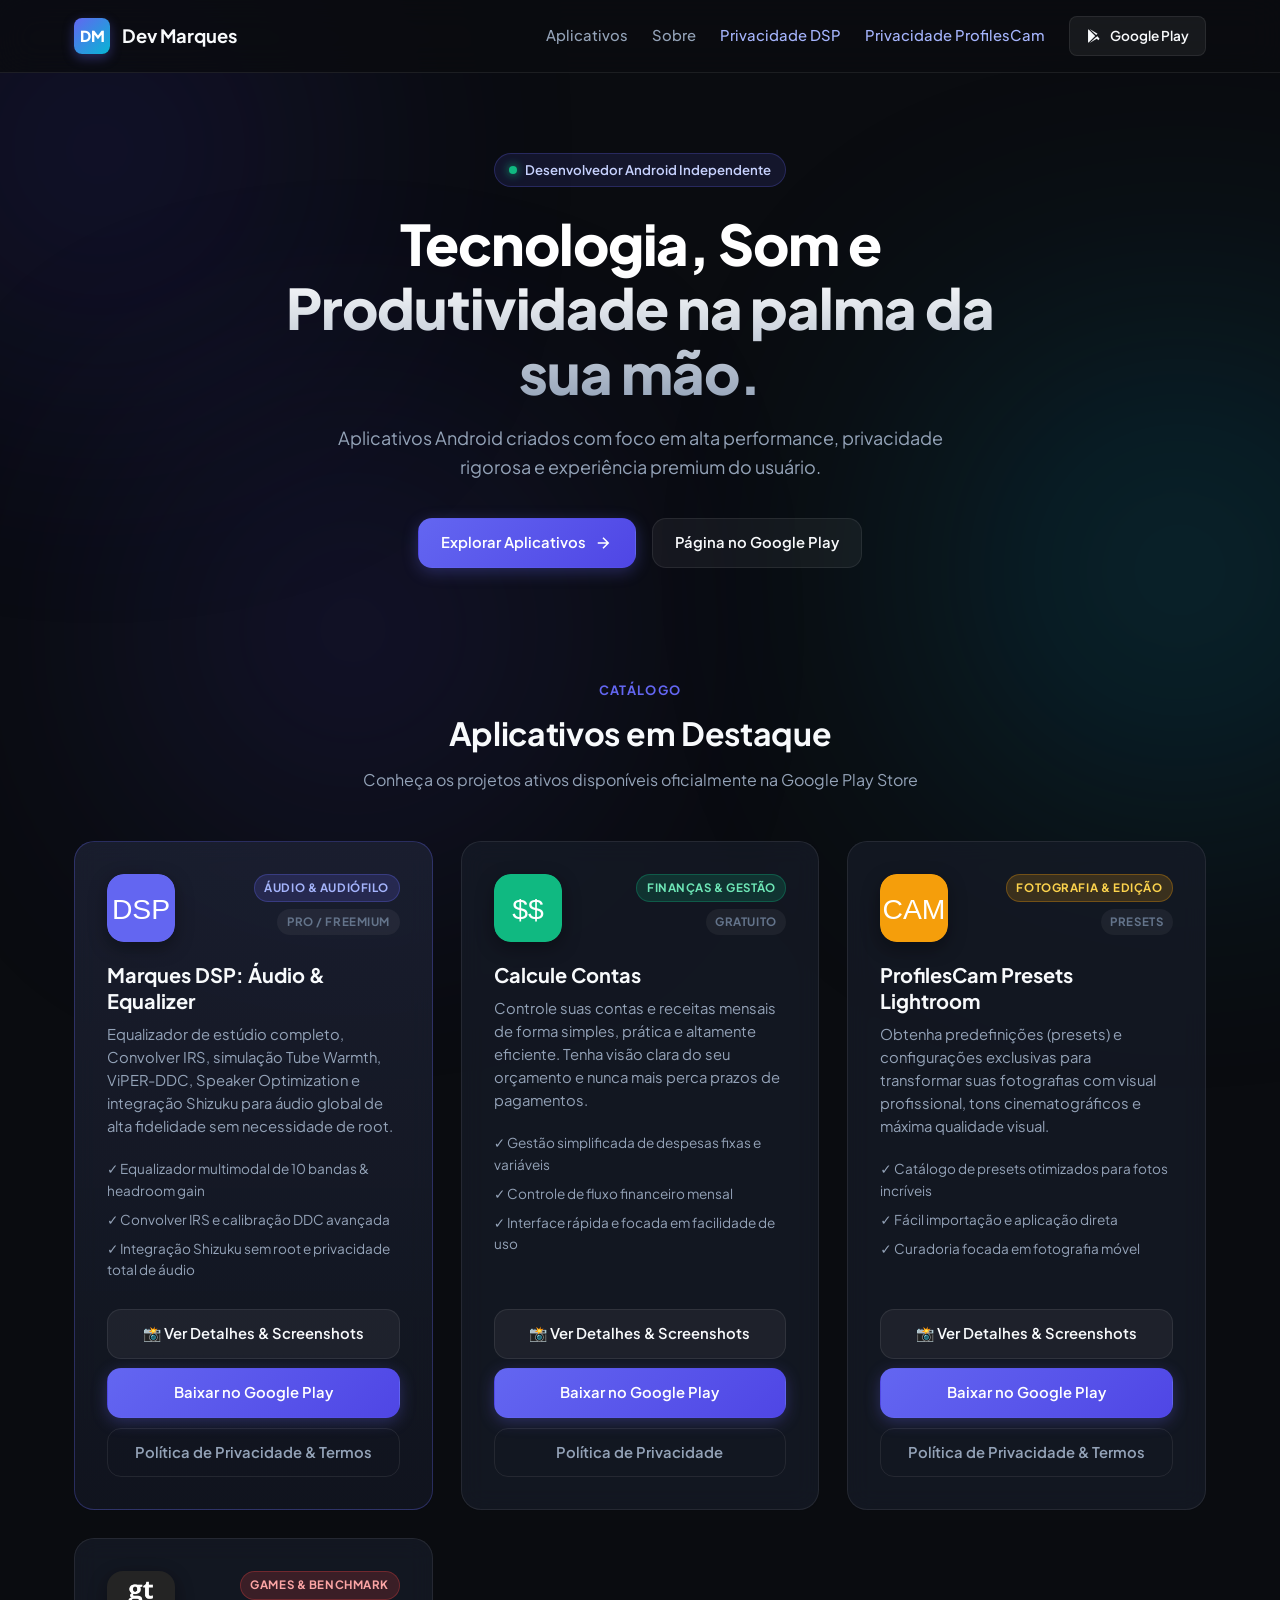
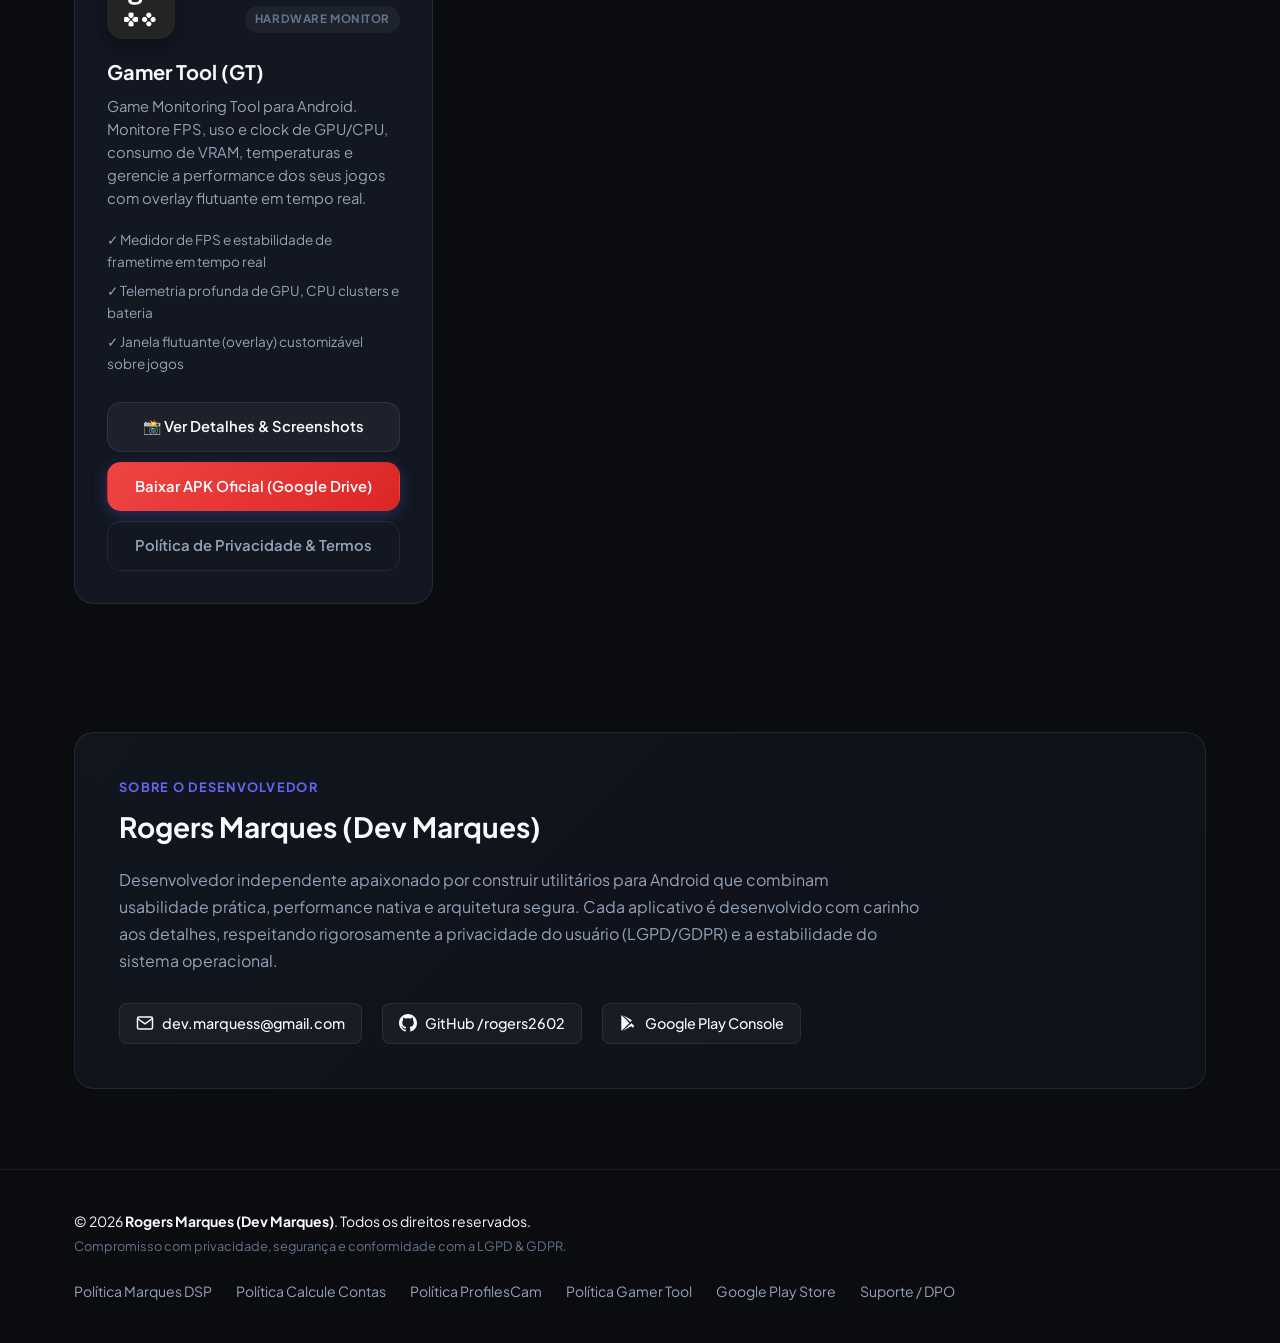
==== commit 66c2116e: "feat: usar ícone oficial de alta resolução do projeto local /gmt para o Gamer Tool" ====
--- a/index.html
+++ b/index.html
@@ -188,9 +188,12 @@
         <!-- CARD 4: Gamer Tool (GT) -->
         <article class="app-card" id="app-gmt">
           <div class="card-top">
-            <div class="logo-badge" style="width: 68px; height: 68px; border-radius: 16px; font-size: 1.8rem; background: linear-gradient(135deg, #ef4444, #b91c1c); box-shadow: 0 6px 18px rgba(239, 68, 68, 0.4);">
-              🎮
-            </div>
+            <img 
+              src="assets/icons/gmt_icon.png" 
+              alt="Ícone do Gamer Tool (GT)" 
+              class="app-icon"
+              loading="lazy"
+            >
             <div class="card-meta">
               <span class="badge" style="background: rgba(239, 68, 68, 0.18); color: #fca5a5; border: 1px solid rgba(239, 68, 68, 0.3);">Games & Benchmark</span>
               <span class="badge badge-subtle">Hardware Monitor</span>
